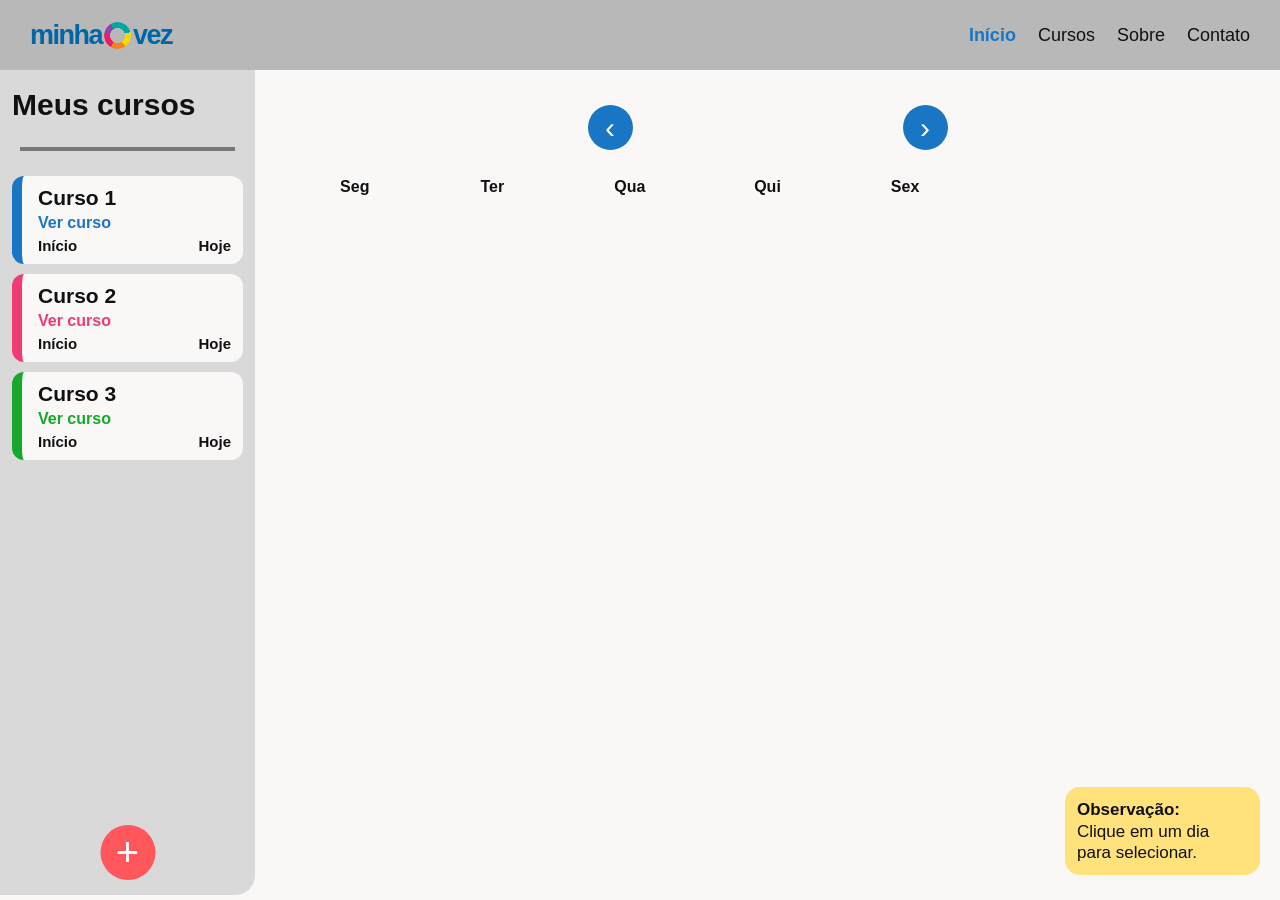
==== Front-End 26.08.26/Index.html @ a6a4135b "oiii" ====
<!DOCTYPE html>
<html lang="pt-br">
<head>
    <meta charset="UTF-8">
    <meta name="viewport" content="width=device-width, initial-scale=1.0">

    <link rel="stylesheet" href="Styles.css">

    <title>Minha Vez</title>
</head>

<body>

    <header class="header">

        <a href="Index.html" class="logo" aria-label="Minha Vez">
            <span>minha</span>
            <span class="logo-simbolo"></span>
            <span>vez</span>
        </a>

        <nav class="menu">
            <a href="Index.html" class="ativo">Início</a>
            <a href="cursos.html">Cursos</a>
            <a href="#">Sobre</a>
            <a href="#">Contato</a>
        </nav>

    </header>


    <main class="layout">

        <aside class="sidebar">

            <div class="legenda">
                <h2>Meus cursos</h2>
            </div>

            <hr>

            <div class="curso-mini azul">
                <h3>Curso 1</h3>
                <a href="#">Ver curso</a>

                <div>
                    <span>Início</span>
                    <span>Hoje</span>
                </div>
            </div>

            <div class="curso-mini rosa">
                <h3>Curso 2</h3>
                <a href="#">Ver curso</a>

                <div>
                    <span>Início</span>
                    <span>Hoje</span>
                </div>
            </div>

            <div class="curso-mini verde">
                <h3>Curso 3</h3>
                <a href="#">Ver curso</a>

                <div>
                    <span>Início</span>
                    <span>Hoje</span>
                </div>
            </div>

            <button class="botao-add" type="button" aria-label="Adicionar curso">
                +
            </button>

        </aside>


        <section class="conteudo">

            <div class="calendario">

                <div class="calendario-topo">
                    <button id="mes-anterior" type="button" aria-label="Mês anterior">
                        ‹
                    </button>

                    <h1 id="mes-ano"></h1>

                    <button id="proximo-mes" type="button" aria-label="Próximo mês">
                        ›
                    </button>
                </div>


                <div class="dias">
                    <span>Seg</span>
                    <span>Ter</span>
                    <span>Qua</span>
                    <span>Qui</span>
                    <span>Sex</span>
                </div>


                <div class="dias-grid"></div>

            </div>


            <div class="observacao">
                <strong>Observação:</strong>
                <p>Clique em um dia para selecionar.</p>
            </div>

        </section>

    </main>

    <script src="Script.js"></script>

</body>
</html>
---- Front-End 26.08.26/Styles.css ----
/* 26/08/26 */ 

*{
    margin: 0;
    padding: 0;
    box-sizing: border-box;
}
:root{
    --cinza-header: #b8b8b8;
    --cinza-sidebar: #d9d9d9;
    --cinza-card: #d8d8d8;

    --fundo: #faf7f7;
    --azul: #1976c5;
    --rosa: #ef3d73;
    --verde: #16a82a;
    --vermelho: #ff575b;
    --amarelo: #ffe27b;
    --preto: #111;
}
body{
    background:var(--fundo);
    color:var(--preto);
    font-family: Arial, Helvetica, sans-serif;
}
/*header*/
.header {
    height: 70px;
    width: 100%;

    background: var(--cinza-header);

    display: flex;
    align-items: center;
    justify-content: space-between;

    padding: 0 30px;
}
/*logo*/
.logo {
    display: flex;
    align-items: center;

    text-decoration: none;

    font-family: Arial, Helvetica, sans-serif;
    font-size: 27px;
    font-weight: 700;

    letter-spacing: -1.5px;
    line-height: 1;

    color: #0066a6;
}

.logo-minha,
.logo-vez {
    color: #0066a6;
}

.logo-simbolo {
    width: 27px;
    height: 27px;

    margin: 0 2px;

    flex-shrink: 0;

    border-radius: 50%;

    background: conic-gradient(
        #00a99d 0deg 75deg,
        #f4d900 75deg 145deg,
        #f58220 145deg 210deg,
        #e91e63 210deg 280deg,
        #8e44ad 280deg 330deg,
        #00a99d 330deg 360deg
    );

    -webkit-mask: radial-gradient(
        circle,
        transparent 0 38%,
        #000 40% 72%,
        transparent 74%
    );

    mask: radial-gradient(
        circle,
        transparent 0 38%,
        #000 40% 72%,
        transparent 74%
    );
}

/*menu*/
.menu {
    display: flex;
    align-items: center;

    gap: 22px;
}
.menu a {
    text-decoration: none;

    font-size: 18px;
    font-weight: 500;

    color: #111;

    transition: color 0.2s ease;
}
.menu a:hover {
    color: var(--azul);
}
.menu a.ativo {
    color: var(--azul);
    font-weight: 600;
}
/*Layout*/
.layout{
display: grid;
grid-template-columns: 255px 1fr;
min-height: calc(100vh - 75px);
}

/*sidebar*/
.sidebar{
    position: relative;
    background: var(--cinza-sidebar);
    padding: 18px 12px;
    border-radius: 0 0 20px 0;
}
.legenda {
    display:flex;
    flex-direction:column;
    gap:4px;
    font-size:20px;
}
.sidebar hr{
    border: none;
    border-top: 4px solid #777;
    margin: 25px 8px;
}

/*cursos html*/
.curso-mini {
    position: relative;
    background: #faf7f7;
    border-radius: 12px;
    padding: 10px 12px 10px 16px;
    margin-bottom: 10px;
    border-left: 10px solid;

}
.curso-mini.azul {
 border-color: var(--azul);

}

.curso-mini.rosa {
border-color: var(--rosa);

}

.curso-mini.verde {
border-color: var(--verde);

}

.curso-mini h3 {
font-size: 21px;
margin-bottom: 4px;

}

.curso-mini a {
    color: var(--azul);
    font-weight: bold;
    text-decoration: none;
    font-size: 16px;

}

.curso-mini.rosa a {
    color: var(--rosa);

}

.curso-mini.verde a {
    color: var(--verde);

}

.curso-mini div {
    display: flex;
    justify-content: space-between;
    margin-top: 5px;
    font-size: 15px;
    font-weight: bold;

}

/* botao*/
.botao-add {
    position: absolute;
    bottom: 15px;
    left: 50%;
    transform: translateX(-50%);
    width: 55px;
    height: 55px;
    border: none;
    border-radius: 50%;
    background: var(--vermelho);
    color: white;
    font-size: 40px;
    cursor: pointer;

}

/*conteudo*/
.conteudo {
    position: relative;
    padding: 35px;

}
/*calendario*/

.calendario-topo {
    display: flex;
    align-items: center;
    justify-content: center;

    gap: 25px;

    margin-bottom: 20px;
}

.calendario-topo h1 {
    min-width: 220px;

    text-align: center;

    font-size: 28px;
    text-transform: capitalize;
}

.calendario-topo button {
    width: 45px;
    height: 45px;

    border: none;
    border-radius: 50%;

    background: var(--azul);
    color: white;

    font-size: 30px;
    line-height: 1;

    cursor: pointer;

    transition: 0.2s;
}

.calendario-topo button:hover {
    transform: scale(1.08);

    background: #125d9c;
}
.dias {
    display: grid;

    grid-template-columns: repeat(7, 1fr);

    gap: 8px;

    margin-bottom: 8px;

    text-align: center;

    font-size: 16px;
    font-weight: bold;
}

.dias span {
    padding: 8px;
}
.dias-grid {
    display: grid;

    grid-template-columns: repeat(7, 1fr);

    gap: 8px;
}

.dia {
    width: 100%;
    height: 80px;

    display: flex;
    align-items: center;
    justify-content: center;

    border: none;
    border-radius: 12px;

    background: var(--cinza-card);
    color: var(--preto);

    font-size: 20px;
    font-weight: 500;

    cursor: pointer;

    transition: 0.2s;
}

.dia:hover {
    transform: scale(1.03);

    background: #c8c8c8;
}

.dia.selecionado {
    outline: 4px solid var(--azul);

    transform: scale(1.03);
}

.dia.hoje {
    background: var(--azul);
    color: white;

    font-weight: bold;
}

.dia.hoje:hover {
    background: #125d9c;
}

.dia.vazio {
    background: transparent;

    cursor: default;
}

.dia.vazio:hover {
    transform: none;

    outline: none;

    background: transparent;
}

/* observação */
.observacao {
    position: absolute;
    right: 20px;
    bottom: 20px;
    width: 195px;
    background: var(--amarelo);
    padding: 12px;
    border-radius: 15px;
    font-size: 17px;
    line-height: 1.25;
}
/* responsivo*/
@media (max-width: 800px) {

    .layout {
        grid-template-columns: 1fr;

    }
    .sidebar {

        min-height: auto;

        padding-bottom: 80px;

    }
    .botao-add {
        bottom: 12px;

    }
    .conteudo {
        padding: 15px;

    }
    .calendario {

        margin: 20px auto;

    }
    .dias {

        font-size: 13px;

        gap: 3px;

    }
    .dias-grid {

        gap: 6px;

    }
    .dia {

        height: 55px;

    }
    .observacao {

        position: static;

        margin: 20px 0 0 auto;

    }
}
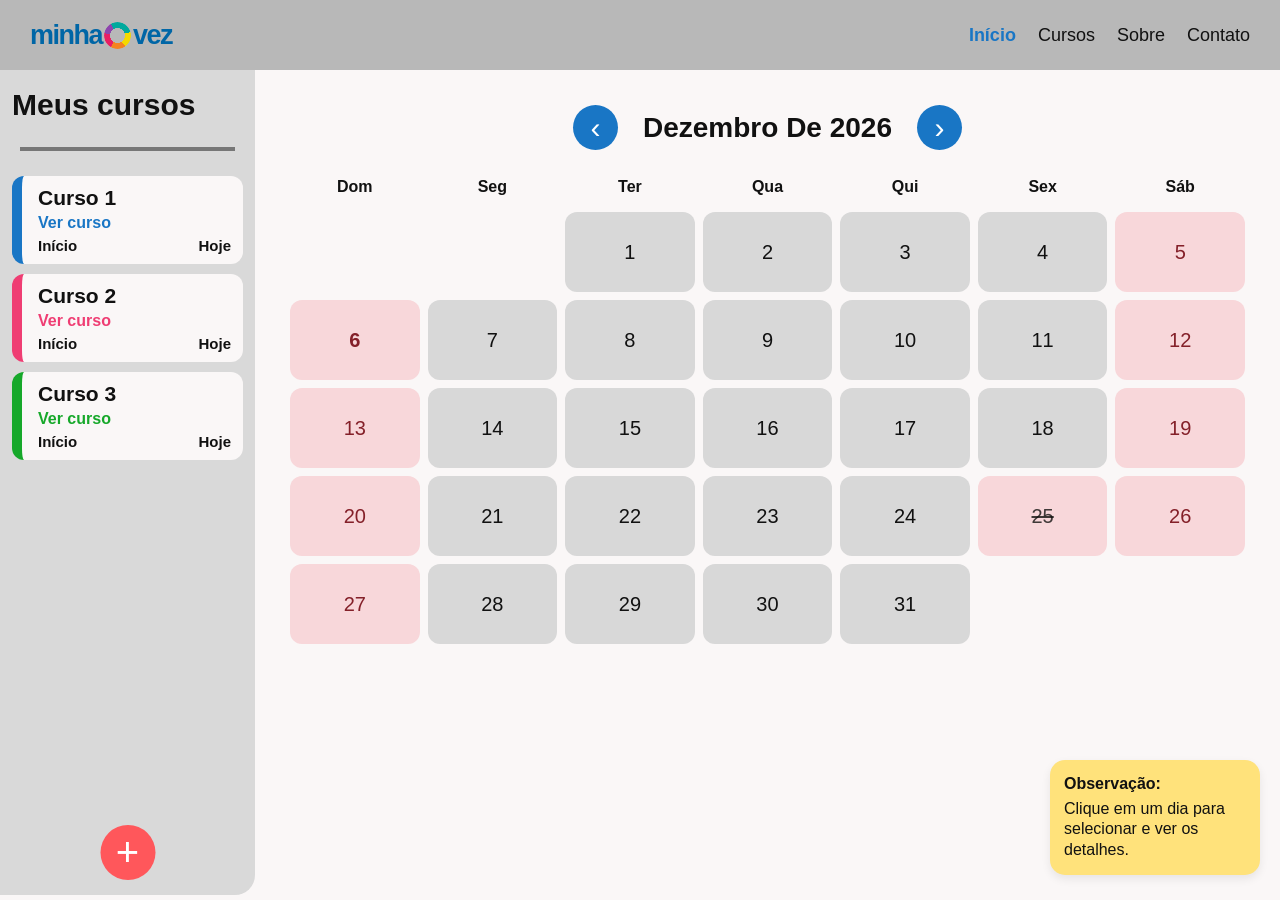
==== commit 1205523b: "oii" ====
--- a/Front-End 26.08.26/Index.html
+++ b/Front-End 26.08.26/Index.html
@@ -3,16 +3,12 @@
 <head>
     <meta charset="UTF-8">
     <meta name="viewport" content="width=device-width, initial-scale=1.0">
-
     <link rel="stylesheet" href="Styles.css">
-
     <title>Minha Vez</title>
 </head>
-
 <body>
 
     <header class="header">
-
         <a href="Index.html" class="logo" aria-label="Minha Vez">
             <span>minha</span>
             <span class="logo-simbolo"></span>
@@ -25,14 +21,10 @@
             <a href="#">Sobre</a>
             <a href="#">Contato</a>
         </nav>
-
     </header>
 
-
     <main class="layout">
-
         <aside class="sidebar">
-
             <div class="legenda">
                 <h2>Meus cursos</h2>
             </div>
@@ -42,7 +34,6 @@
             <div class="curso-mini azul">
                 <h3>Curso 1</h3>
                 <a href="#">Ver curso</a>
-
                 <div>
                     <span>Início</span>
                     <span>Hoje</span>
@@ -52,7 +43,6 @@
             <div class="curso-mini rosa">
                 <h3>Curso 2</h3>
                 <a href="#">Ver curso</a>
-
                 <div>
                     <span>Início</span>
                     <span>Hoje</span>
@@ -62,7 +52,6 @@
             <div class="curso-mini verde">
                 <h3>Curso 3</h3>
                 <a href="#">Ver curso</a>
-
                 <div>
                     <span>Início</span>
                     <span>Hoje</span>
@@ -72,14 +61,10 @@
             <button class="botao-add" type="button" aria-label="Adicionar curso">
                 +
             </button>
-
         </aside>
 
-
         <section class="conteudo">
-
             <div class="calendario">
-
                 <div class="calendario-topo">
                     <button id="mes-anterior" type="button" aria-label="Mês anterior">
                         ‹
@@ -92,31 +77,32 @@
                     </button>
                 </div>
 
-
                 <div class="dias">
+                    <span>Dom</span>
                     <span>Seg</span>
                     <span>Ter</span>
                     <span>Qua</span>
                     <span>Qui</span>
                     <span>Sex</span>
+                    <span>Sáb</span>
                 </div>
 
-
                 <div class="dias-grid"></div>
-
             </div>
 
+            <div id="painel-info" class="painel-info" style="display: none;">
+                <h3 id="info-data">Selecione uma data</h3>
+                <p id="info-status"><strong>Disponibilidade:</strong> -</p>
+                <p id="info-feriado"><strong>Feriado:</strong> -</p>
+            </div>
 
             <div class="observacao">
                 <strong>Observação:</strong>
-                <p>Clique em um dia para selecionar.</p>
+                <p>Clique em um dia para selecionar e ver os detalhes.</p>
             </div>
-
         </section>
-
     </main>
 
     <script src="Script.js"></script>
-
 </body>
-</html>
+</html>
--- a/Front-End 26.08.26/Styles.css
+++ b/Front-End 26.08.26/Styles.css
@@ -224,22 +224,17 @@
 
 }
 /*calendario*/
-
 .calendario-topo {
     display: flex;
     align-items: center;
     justify-content: center;
-
     gap: 25px;
-
     margin-bottom: 20px;
 }
 
 .calendario-topo h1 {
     min-width: 220px;
-
     text-align: center;
-
     font-size: 28px;
     text-transform: capitalize;
 }
@@ -247,37 +242,27 @@
 .calendario-topo button {
     width: 45px;
     height: 45px;
-
     border: none;
     border-radius: 50%;
-
     background: var(--azul);
     color: white;
-
     font-size: 30px;
     line-height: 1;
-
     cursor: pointer;
-
     transition: 0.2s;
 }
 
 .calendario-topo button:hover {
     transform: scale(1.08);
-
     background: #125d9c;
 }
+
 .dias {
     display: grid;
-
     grid-template-columns: repeat(7, 1fr);
-
     gap: 8px;
-
     margin-bottom: 8px;
-
     text-align: center;
-
     font-size: 16px;
     font-weight: bold;
 }
@@ -285,52 +270,42 @@
 .dias span {
     padding: 8px;
 }
+
 .dias-grid {
     display: grid;
-
     grid-template-columns: repeat(7, 1fr);
-
     gap: 8px;
 }
 
 .dia {
     width: 100%;
     height: 80px;
-
     display: flex;
     align-items: center;
     justify-content: center;
-
     border: none;
     border-radius: 12px;
-
     background: var(--cinza-card);
     color: var(--preto);
-
     font-size: 20px;
     font-weight: 500;
-
     cursor: pointer;
-
     transition: 0.2s;
 }
 
 .dia:hover {
     transform: scale(1.03);
-
     background: #c8c8c8;
 }
 
 .dia.selecionado {
     outline: 4px solid var(--azul);
-
     transform: scale(1.03);
 }
 
 .dia.hoje {
     background: var(--azul);
     color: white;
-
     font-weight: bold;
 }
 
@@ -340,30 +315,92 @@
 
 .dia.vazio {
     background: transparent;
-
     cursor: default;
 }
 
 .dia.vazio:hover {
     transform: none;
-
     outline: none;
-
     background: transparent;
 }
 
-/* observação */
+.dia.feriado {
+    background-color: #ffcccc;
+    color: #cc0000;
+}
+
+.dia.feriado:hover {
+    background-color: #ffb3b3;
+}
+
+.dia.disponivel {
+    background-color: #d1e7dd;
+    color: #0f5132;
+}
+
+.dia.disponivel:hover {
+    background-color: #badbcc;
+    transform: scale(1.03);
+}
+
+.dia.indisponivel {
+    background-color: #f8d7da;
+    color: #12120fcc;
+    text-decoration: line-through;
+}
+
+.dia.indisponivel:hover {
+    background-color: #f5c2c7;
+}
+
+.dia.domingo {
+    background-color: #f8d7da;
+    color: #842029;
+}
+
+.dia.domingo:hover {
+    background-color: #f5c2c7;
+}
+
+.painel-info {
+    margin-top: 25px;
+    padding: 20px;
+    background: #fdfdfd;
+    border: 1px solid #e0e0e0;
+    border-left: 6px solid var(--azul);
+    border-radius: 8px;
+    font-family: inherit;
+    color: var(--preto);
+}
+
+.painel-info h3 {
+    margin: 0 0 10px 0;
+    font-size: 20px;
+}
+
+.painel-info p {
+    margin: 6px 0;
+    font-size: 16px;
+}
+
 .observacao {
     position: absolute;
     right: 20px;
     bottom: 20px;
-    width: 195px;
+    width: 210px;
     background: var(--amarelo);
-    padding: 12px;
+    padding: 14px;
     border-radius: 15px;
-    font-size: 17px;
-    line-height: 1.25;
-}
+    font-size: 16px;
+    line-height: 1.3;
+    box-shadow: 0 4px 10px rgba(0, 0, 0, 0.08);
+}
+
+.observacao strong {
+    display: block;
+    margin-bottom: 4px;
+}
+
 /* responsivo*/
 @media (max-width: 800px) {
 
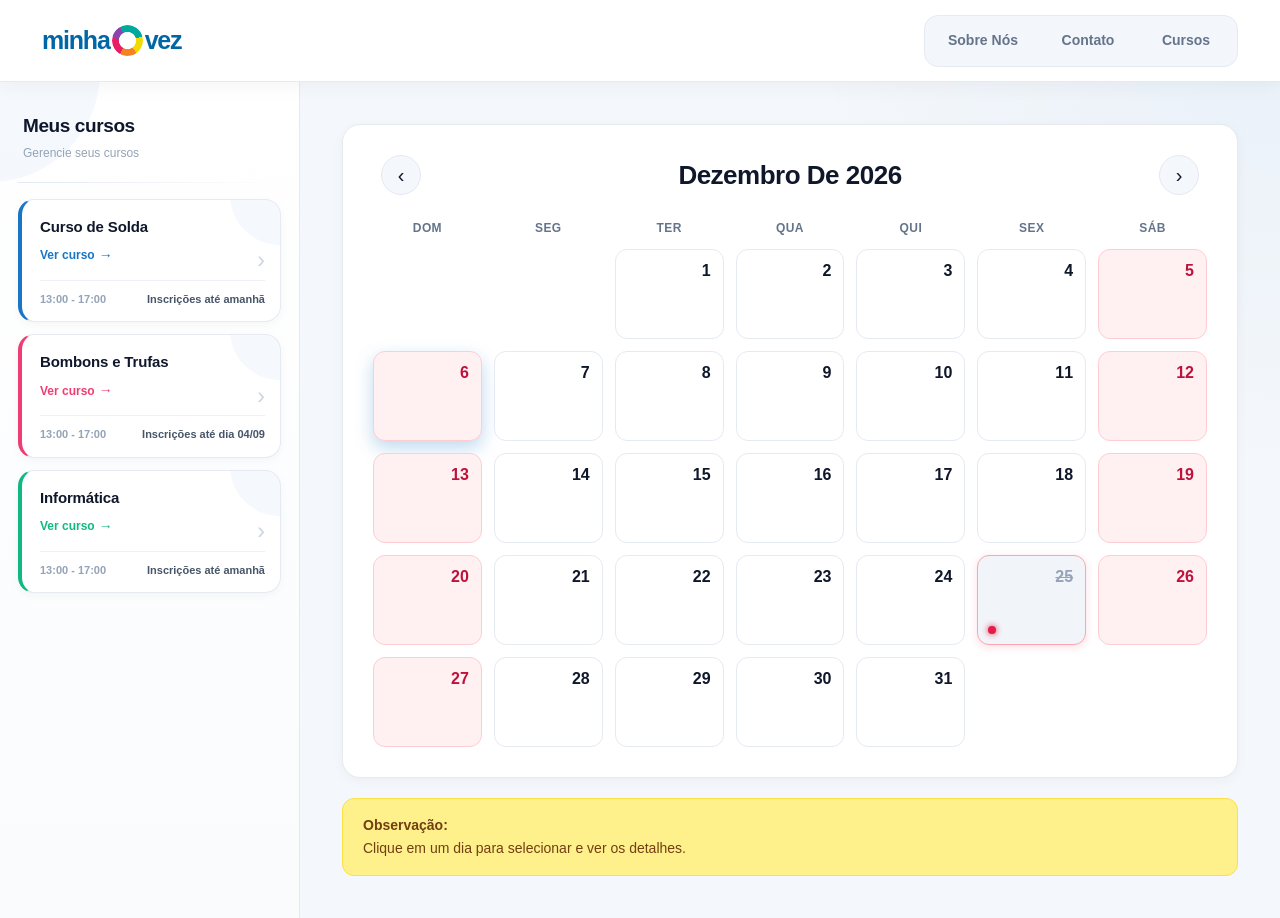
==== commit 668d4de0: "oiiii" ====
--- a/Front-End 26.08.26/Index.html
+++ b/Front-End 26.08.26/Index.html
@@ -1,83 +1,214 @@
 <!DOCTYPE html>
-<html lang="pt-br">
+<html lang="pt-BR">
+
 <head>
     <meta charset="UTF-8">
-    <meta name="viewport" content="width=device-width, initial-scale=1.0">
+
+    <meta
+        name="viewport"
+        content="width=device-width, initial-scale=1.0"
+    >
+
+    <meta
+        name="description"
+        content="Minha Vez - Gerencie seus cursos e acompanhe sua disponibilidade no calendário."
+    >
+
+    <title>Minha Vez | Calendário</title>
+
     <link rel="stylesheet" href="Styles.css">
-    <title>Minha Vez</title>
 </head>
+
 <body>
 
     <header class="header">
-        <a href="Index.html" class="logo" aria-label="Minha Vez">
+
+        <a
+            href="Index.html"
+            class="logo"
+            aria-label="Minha Vez - Página inicial"
+        >
             <span>minha</span>
-            <span class="logo-simbolo"></span>
+            <span
+                class="logo-simbolo"
+                aria-hidden="true"
+            ></span>
             <span>vez</span>
         </a>
 
-        <nav class="menu">
-            <a href="Index.html" class="ativo">Início</a>
-            <a href="cursos.html">Cursos</a>
-            <a href="#">Sobre</a>
-            <a href="#">Contato</a>
+
+        <!-- Menu principal -->
+        <nav
+            class="menu"
+            aria-label="Menu principal"
+        >
+
+            <a href="Sobre.html">
+                Sobre Nós
+            </a>
+
+            <a href="Contato.html">
+                Contato
+            </a>
+
+            <a
+                href="Cursos.html">
+                Cursos
+            </a>
+
         </nav>
+
     </header>
 
+
     <main class="layout">
-        <aside class="sidebar">
+
+
+     
+        <aside
+            class="sidebar"
+            aria-label="Meus cursos"
+        >
+
             <div class="legenda">
-                <h2>Meus cursos</h2>
+
+                <h2>
+                    Meus cursos
+                </h2>
+
             </div>
 
             <hr>
 
-            <div class="curso-mini azul">
-                <h3>Curso 1</h3>
-                <a href="#">Ver curso</a>
-                <div>
-                    <span>Início</span>
-                    <span>Hoje</span>
-                </div>
+            <div
+                class="cursos"
+                aria-label="Lista de cursos"
+            >
+
+
+                <!-- Curso 1 -->
+                <article class="curso-mini azul">
+
+                    <h3>
+                        Curso de Solda
+                    </h3>
+
+                    <a href="Cursos.html">
+                        Ver curso
+                    </a>
+
+                    <div>
+                        <span>
+                            13:00 - 17:00
+                        </span>
+
+                        <span>
+                            Inscrições até amanhã
+                        </span>
+                    </div>
+
+                </article>
+
+
+                <!-- Curso 2 -->
+                <article class="curso-mini rosa">
+
+                    <h3>
+                        Bombons e Trufas
+                    </h3>
+
+                    <a href="Cursos.html">
+                        Ver curso
+                    </a>
+
+                    <div>
+                        <span>
+                            13:00 - 17:00
+                        </span>
+
+                        <span>
+                            Inscrições até dia 04/09
+                        </span>
+                    </div>
+
+                </article>
+
+
+                <!-- Curso 3 -->
+                <article class="curso-mini verde">
+
+                    <h3>
+                        Informática
+                    </h3>
+
+                    <a href="Cursos.html">
+                        Ver curso
+                    </a>
+
+                    <div>
+                        <span>
+                            13:00 - 17:00
+                        </span>
+
+                        <span>
+                            Inscrições até amanhã
+                        </span>
+                    </div>
+
+                </article>
+
             </div>
 
-            <div class="curso-mini rosa">
-                <h3>Curso 2</h3>
-                <a href="#">Ver curso</a>
-                <div>
-                    <span>Início</span>
-                    <span>Hoje</span>
-                </div>
-            </div>
-
-            <div class="curso-mini verde">
-                <h3>Curso 3</h3>
-                <a href="#">Ver curso</a>
-                <div>
-                    <span>Início</span>
-                    <span>Hoje</span>
-                </div>
-            </div>
-
-            <button class="botao-add" type="button" aria-label="Adicionar curso">
-                +
-            </button>
         </aside>
 
-        <section class="conteudo">
+
+      
+        <section
+            class="conteudo"
+            aria-label="Calendário de disponibilidade"
+        >
+
+
             <div class="calendario">
+
+
                 <div class="calendario-topo">
-                    <button id="mes-anterior" type="button" aria-label="Mês anterior">
+
+                    <button
+                        id="mes-anterior"
+                        type="button"
+                        aria-label="Ir para o mês anterior"
+                        title="Mês anterior"
+                    >
                         ‹
                     </button>
 
-                    <h1 id="mes-ano"></h1>
-
-                    <button id="proximo-mes" type="button" aria-label="Próximo mês">
+
+                    <h1
+                        id="mes-ano"
+                        aria-live="polite"
+                    >
+                        Janeiro de 2026
+                    </h1>
+
+
+                    <button
+                        id="proximo-mes"
+                        type="button"
+                        aria-label="Ir para o próximo mês"
+                        title="Próximo mês"
+                    >
                         ›
                     </button>
+
                 </div>
 
-                <div class="dias">
+
+                <div
+                    class="dias"
+                    aria-hidden="true"
+                >
+
                     <span>Dom</span>
                     <span>Seg</span>
                     <span>Ter</span>
@@ -85,24 +216,72 @@
                     <span>Qui</span>
                     <span>Sex</span>
                     <span>Sáb</span>
+
                 </div>
 
-                <div class="dias-grid"></div>
+
+                <!-- Dias do calendário -->
+                <div
+                    class="dias-grid"
+                    role="grid"
+                    aria-label="Dias do mês"
+                ></div>
+
             </div>
 
-            <div id="painel-info" class="painel-info" style="display: none;">
-                <h3 id="info-data">Selecione uma data</h3>
-                <p id="info-status"><strong>Disponibilidade:</strong> -</p>
-                <p id="info-feriado"><strong>Feriado:</strong> -</p>
-            </div>
-
-            <div class="observacao">
-                <strong>Observação:</strong>
-                <p>Clique em um dia para selecionar e ver os detalhes.</p>
-            </div>
+
+            <section
+                id="painel-info"
+                class="painel-info"
+                aria-live="polite"
+                style="display: none;"
+            >
+
+                <h3 id="info-data">
+                    Selecione uma data
+                </h3>
+
+                <p id="info-status">
+                    <strong>
+                        Disponibilidade:
+                    </strong>
+
+                    -
+                </p>
+
+                <p id="info-feriado">
+                    <strong>
+                        Feriado:
+                    </strong>
+
+                    -
+                </p>
+
+            </section>
+
+
+          
+            <aside class="observacao">
+
+                <strong>
+                    Observação:
+                </strong>
+
+                <p>
+                    Clique em um dia para selecionar
+                    e ver os detalhes.
+                </p>
+
+            </aside>
+
+
         </section>
+
     </main>
 
+
     <script src="Script.js"></script>
+
 </body>
-</html>+
+</html>
--- a/Front-End 26.08.26/Styles.css
+++ b/Front-End 26.08.26/Styles.css
@@ -1,455 +1,1702 @@
-/* 26/08/26 */ 
-
-*{
+
+* {
     margin: 0;
     padding: 0;
     box-sizing: border-box;
 }
-:root{
-    --cinza-header: #b8b8b8;
-    --cinza-sidebar: #d9d9d9;
-    --cinza-card: #d8d8d8;
-
-    --fundo: #faf7f7;
+
+:root {
+
+    --fundo: #f4f7fb;
+    --branco: #ffffff;
+
+    --preto: #0f172a;
+    --texto: #334155;
+    --texto-suave: #64748b;
+    --texto-claro: #94a3b8;
+
+    --borda: #e5eaf1;
+
     --azul: #1976c5;
+    --azul-hover: #125d9c;
+    --azul-claro: #eff6ff;
+    --azul-muito-claro: #f5f9ff;
+
     --rosa: #ef3d73;
-    --verde: #16a82a;
+    --rosa-hover: #d92c60;
+
+    --verde: #10b981;
+    --verde-hover: #059669;
+
     --vermelho: #ff575b;
-    --amarelo: #ffe27b;
-    --preto: #111;
-}
-body{
-    background:var(--fundo);
-    color:var(--preto);
-    font-family: Arial, Helvetica, sans-serif;
-}
-/*header*/
+
+    --amarelo: #fef08a;
+    --amarelo-texto: #713f12;
+
+    --feriado-bg: #ffe4e6;
+    --feriado-texto: #e11d48;
+    --feriado-borda: #fda4af;
+    --feriado-glow: rgba(225, 29, 72, 0.15);
+
+    --disponivel-bg: #dcfce7;
+    --disponivel-texto: #15803d;
+    --disponivel-borda: #bbf7d0;
+
+    --indisponivel-bg: #f1f5f9;
+    --indisponivel-texto: #94a3b8;
+
+    --domingo-bg: #fff1f2;
+    --domingo-texto: #be123c;
+    --domingo-borda: #fecdd3;
+
+    --sombra-sm:
+        0 1px 3px rgba(15, 23, 42, 0.05);
+
+    --sombra-md:
+        0 8px 25px rgba(15, 23, 42, 0.08);
+
+    --sombra-lg:
+        0 15px 40px rgba(15, 23, 42, 0.12);
+
+    --raio-sm: 8px;
+    --raio-md: 12px;
+    --raio-lg: 18px;
+    --raio-xl: 22px;
+
+    --transicao:
+        all 0.25s cubic-bezier(0.4, 0, 0.2, 1);
+}
+
+body {
+
+    min-height: 100vh;
+
+    background:
+        radial-gradient(
+            circle at top right,
+            rgba(25, 118, 197, 0.05),
+            transparent 30%
+        ),
+        var(--fundo);
+
+    color: var(--preto);
+
+    font-family:
+        -apple-system,
+        BlinkMacSystemFont,
+        "Segoe UI",
+        Roboto,
+        Oxygen,
+        Ubuntu,
+        Cantarell,
+        sans-serif;
+
+    line-height: 1.5;
+
+    -webkit-font-smoothing: antialiased;
+    text-rendering: optimizeLegibility;
+}
+
+
 .header {
-    height: 70px;
+
     width: 100%;
-
-    background: var(--cinza-header);
+    height: 82px;
+
+    padding: 0 42px;
 
     display: flex;
     align-items: center;
     justify-content: space-between;
 
-    padding: 0 30px;
-}
-/*logo*/
+    background: rgba(255, 255, 255, 0.96);
+
+    border-bottom: 1px solid var(--borda);
+
+    box-shadow:
+        0 4px 20px rgba(15, 23, 42, 0.045);
+
+    position: sticky;
+    top: 0;
+
+    z-index: 100;
+
+    backdrop-filter: blur(18px);
+    -webkit-backdrop-filter: blur(18px);
+}
+
+
 .logo {
+    display: inline-flex;
+    align-items: center;
+
+    /* remove o espaço exagerado entre os elementos */
+    gap: 0;
+
+    width: fit-content;
+    padding: 0;
+    margin: 0;
+
+    color: #0066a6;
+
+    text-decoration: none;
+
+    font-size: 25px;
+    font-weight: 850;
+
+    line-height: 1;
+    letter-spacing: -1.2px;
+
+    white-space: nowrap;
+
+    transition:
+        color 0.25s ease,
+        transform 0.25s ease;
+}
+
+.logo:hover {
+    color: var(--azul-hover);
+
+    transform: translateY(-1px);
+}
+
+
+.logo-simbolo {
+    width: 31px;
+    height: 31px;
+
+    
+    margin: 0 2px;
+
+    flex: 0 0 31px;
+
+    border-radius: 50%;
+
+    background:
+        conic-gradient(
+            #00a99d 0deg 75deg,
+            #f4d900 75deg 145deg,
+            #f58220 145deg 210deg,
+            #e91e63 210deg 280deg,
+            #8e44ad 280deg 330deg,
+            #00a99d 330deg 360deg
+        );
+
+    -webkit-mask:
+        radial-gradient(
+            circle,
+            transparent 0 38%,
+            #000 40% 72%,
+            transparent 74%
+        );
+
+    mask:
+        radial-gradient(
+            circle,
+            transparent 0 38%,
+            #000 40% 72%,
+            transparent 74%
+        );
+
+    transition:
+        transform 0.7s
+        cubic-bezier(0.34, 1.56, 0.64, 1);
+}
+
+
+.logo:hover .logo-simbolo {
+    transform:
+        rotate(180deg)
+        scale(1.08);
+}
+
+
+
+@media (max-width: 600px) {
+
+    .logo {
+        font-size: 21px;
+        letter-spacing: -1px;
+    }
+
+    .logo-simbolo {
+        width: 26px;
+        height: 26px;
+
+        flex-basis: 26px;
+
+        margin: 0 1px;
+    }
+}
+
+
+.menu {
+
     display: flex;
     align-items: center;
 
-    text-decoration: none;
-
-    font-family: Arial, Helvetica, sans-serif;
-    font-size: 27px;
-    font-weight: 700;
-
-    letter-spacing: -1.5px;
-    line-height: 1;
-
-    color: #0066a6;
-}
-
-.logo-minha,
-.logo-vez {
-    color: #0066a6;
-}
-
-.logo-simbolo {
-    width: 27px;
-    height: 27px;
-
-    margin: 0 2px;
-
-    flex-shrink: 0;
-
-    border-radius: 50%;
-
-    background: conic-gradient(
-        #00a99d 0deg 75deg,
-        #f4d900 75deg 145deg,
-        #f58220 145deg 210deg,
-        #e91e63 210deg 280deg,
-        #8e44ad 280deg 330deg,
-        #00a99d 330deg 360deg
-    );
-
-    -webkit-mask: radial-gradient(
-        circle,
-        transparent 0 38%,
-        #000 40% 72%,
-        transparent 74%
-    );
-
-    mask: radial-gradient(
-        circle,
-        transparent 0 38%,
-        #000 40% 72%,
-        transparent 74%
-    );
-}
-
-/*menu*/
-.menu {
-    display: flex;
-    align-items: center;
-
-    gap: 22px;
-}
+    gap: 6px;
+
+    padding: 5px;
+
+    background: #f3f6fa;
+
+    border: 1px solid #e5eaf0;
+
+    border-radius: 14px;
+}
+
+
 .menu a {
-    text-decoration: none;
-
-    font-size: 18px;
-    font-weight: 500;
-
-    color: #111;
-
-    transition: color 0.2s ease;
-}
-.menu a:hover {
-    color: var(--azul);
-}
-.menu a.ativo {
-    color: var(--azul);
-    font-weight: 600;
-}
-/*Layout*/
-.layout{
-display: grid;
-grid-template-columns: 255px 1fr;
-min-height: calc(100vh - 75px);
-}
-
-/*sidebar*/
-.sidebar{
+
     position: relative;
-    background: var(--cinza-sidebar);
-    padding: 18px 12px;
-    border-radius: 0 0 20px 0;
-}
-.legenda {
-    display:flex;
-    flex-direction:column;
-    gap:4px;
-    font-size:20px;
-}
-.sidebar hr{
-    border: none;
-    border-top: 4px solid #777;
-    margin: 25px 8px;
-}
-
-/*cursos html*/
-.curso-mini {
-    position: relative;
-    background: #faf7f7;
-    border-radius: 12px;
-    padding: 10px 12px 10px 16px;
-    margin-bottom: 10px;
-    border-left: 10px solid;
-
-}
-.curso-mini.azul {
- border-color: var(--azul);
-
-}
-
-.curso-mini.rosa {
-border-color: var(--rosa);
-
-}
-
-.curso-mini.verde {
-border-color: var(--verde);
-
-}
-
-.curso-mini h3 {
-font-size: 21px;
-margin-bottom: 4px;
-
-}
-
-.curso-mini a {
-    color: var(--azul);
-    font-weight: bold;
-    text-decoration: none;
-    font-size: 16px;
-
-}
-
-.curso-mini.rosa a {
-    color: var(--rosa);
-
-}
-
-.curso-mini.verde a {
-    color: var(--verde);
-
-}
-
-.curso-mini div {
-    display: flex;
-    justify-content: space-between;
-    margin-top: 5px;
-    font-size: 15px;
-    font-weight: bold;
-
-}
-
-/* botao*/
-.botao-add {
-    position: absolute;
-    bottom: 15px;
-    left: 50%;
-    transform: translateX(-50%);
-    width: 55px;
-    height: 55px;
-    border: none;
-    border-radius: 50%;
-    background: var(--vermelho);
-    color: white;
-    font-size: 40px;
-    cursor: pointer;
-
-}
-
-/*conteudo*/
-.conteudo {
-    position: relative;
-    padding: 35px;
-
-}
-/*calendario*/
-.calendario-topo {
+
+    min-width: 92px;
+    height: 40px;
+
+    padding: 0 18px;
+
     display: flex;
     align-items: center;
     justify-content: center;
-    gap: 25px;
-    margin-bottom: 20px;
-}
-
-.calendario-topo h1 {
-    min-width: 220px;
-    text-align: center;
-    font-size: 28px;
-    text-transform: capitalize;
-}
-
-.calendario-topo button {
-    width: 45px;
-    height: 45px;
-    border: none;
+
+    color: #64748b;
+
+    background: transparent;
+
+    border-radius: 10px;
+
+    text-decoration: none;
+
+    font-size: 14px;
+    font-weight: 650;
+
+    transition:
+        background 0.25s ease,
+        color 0.25s ease,
+        box-shadow 0.25s ease,
+        transform 0.25s ease;
+}
+
+
+.menu a:hover {
+
+    color: var(--azul);
+
+    background: var(--branco);
+
+    transform: translateY(-1px);
+
+    box-shadow:
+        0 4px 10px rgba(15, 23, 42, 0.08);
+}
+
+
+.menu a.ativo {
+
+    color: var(--azul);
+
+    background: var(--branco);
+
+    box-shadow:
+        0 3px 10px rgba(15, 23, 42, 0.06);
+}
+
+
+.menu a:active {
+
+    transform: translateY(0);
+}
+
+
+.menu a:focus-visible {
+
+    outline: 3px solid rgba(25, 118, 197, 0.2);
+
+    outline-offset: 2px;
+}
+
+
+/* =========================================================
+   LAYOUT
+========================================================= */
+
+.layout {
+
+    min-height:
+        calc(100vh - 82px);
+
+    display: grid;
+
+    grid-template-columns:
+        300px minmax(0, 1fr);
+}
+
+.sidebar {
+    position: relative;
+
+    display: flex;
+    flex-direction: column;
+
+    min-width: 0;
+    min-height: 100%;
+
+    padding: 30px 18px 24px;
+
+    overflow: hidden;
+
+    background:
+        linear-gradient(
+            180deg,
+            #ffffff 0%,
+            #f9fbfd 100%
+        );
+
+    border-right: 1px solid var(--borda);
+}
+
+.sidebar::before {
+    content: "";
+
+    position: absolute;
+
+    width: 220px;
+    height: 220px;
+
+    top: -120px;
+    left: -120px;
+
     border-radius: 50%;
-    background: var(--azul);
-    color: white;
-    font-size: 30px;
-    line-height: 1;
-    cursor: pointer;
-    transition: 0.2s;
-}
-
-.calendario-topo button:hover {
-    transform: scale(1.08);
-    background: #125d9c;
-}
-
-.dias {
-    display: grid;
-    grid-template-columns: repeat(7, 1fr);
-    gap: 8px;
-    margin-bottom: 8px;
-    text-align: center;
-    font-size: 16px;
-    font-weight: bold;
-}
-
-.dias span {
-    padding: 8px;
-}
-
-.dias-grid {
-    display: grid;
-    grid-template-columns: repeat(7, 1fr);
-    gap: 8px;
-}
-
-.dia {
+
+    background:
+        rgba(25, 118, 197, 0.045);
+
+    pointer-events: none;
+
+    z-index: 0;
+}
+
+
+.sidebar > * {
+    position: relative;
+    z-index: 1;
+}
+
+
+.legenda {
+
+    position: relative;
+
+    z-index: 2;
+
+    padding: 0 5px;
+}
+
+
+.legenda h2 {
+
+    color: var(--preto);
+
+    font-size: 19px;
+    font-weight: 800;
+
+    letter-spacing: -0.4px;
+}
+
+
+.legenda::after {
+
+    content: "Gerencie seus cursos";
+
+    display: block;
+
+    margin-top: 3px;
+
+    color: var(--texto-claro);
+
+    font-size: 12px;
+    font-weight: 500;
+}
+
+.sidebar hr {
+
     width: 100%;
-    height: 80px;
+    height: 1px;
+
+    margin: 20px 0 16px;
+
+    border: 0;
+
+    background:
+        linear-gradient(
+            90deg,
+            #e2e8f0,
+            rgba(226, 232, 240, 0)
+        );
+}
+
+.curso-mini {
+
+    position: relative;
+
+    margin-bottom: 12px;
+
+    padding:
+        16px
+        15px
+        14px
+        18px;
+
+    overflow: hidden;
+
+    background: var(--branco);
+
+    border:
+        1px solid #e6ebf1;
+
+    border-left:
+        4px solid var(--azul);
+
+    border-radius: 16px;
+
+    box-shadow:
+        0 3px 10px rgba(15, 23, 42, 0.035);
+
+    transition:
+        transform 0.25s ease,
+        box-shadow 0.25s ease,
+        border-color 0.25s ease;
+}
+
+
+.curso-mini::before {
+
+    content: "";
+
+    position: absolute;
+
+    width: 100px;
+    height: 100px;
+
+    top: -55px;
+    right: -50px;
+
+    border-radius: 50%;
+
+    background:
+        rgba(25, 118, 197, 0.045);
+
+    transition:
+        transform 0.35s ease;
+}
+
+
+.curso-mini::after {
+
+    content: "›";
+
+    position: absolute;
+
+    right: 15px;
+    top: 50%;
+
+    transform:
+        translateY(-50%);
+
+    color: #cbd5e1;
+
+    font-size: 23px;
+    font-weight: 300;
+
+    transition: var(--transicao);
+}
+
+
+.curso-mini:hover {
+
+    transform:
+        translateY(-3px);
+
+    border-color:
+        #d5e0eb;
+
+    box-shadow:
+        0 12px 28px rgba(15, 23, 42, 0.09);
+}
+
+
+.curso-mini:hover::before {
+
+    transform:
+        scale(1.45);
+}
+
+
+.curso-mini:hover::after {
+
+    right: 11px;
+
+    color: var(--azul);
+}
+
+
+.curso-mini.azul {
+    border-left-color: var(--azul);
+}
+
+.curso-mini.rosa {
+    border-left-color: var(--rosa);
+}
+
+.curso-mini.verde {
+    border-left-color: var(--verde);
+}
+
+
+.curso-mini h3 {
+
+    position: relative;
+
+    z-index: 1;
+
+    padding-right: 22px;
+
+    margin-bottom: 4px;
+
+    color: var(--preto);
+
+    font-size: 15px;
+    font-weight: 750;
+
+    letter-spacing: -0.15px;
+}
+
+
+.curso-mini a {
+
+    position: relative;
+
+    z-index: 1;
+
+    display: inline-flex;
+    align-items: center;
+
+    gap: 4px;
+
+    margin-bottom: 12px;
+
+    color: var(--azul);
+
+    font-size: 12px;
+    font-weight: 700;
+
+    text-decoration: none;
+
+    transition: var(--transicao);
+}
+
+
+.curso-mini a::after {
+
+    content: "→";
+
+    font-size: 14px;
+
+    transition:
+        transform 0.2s ease;
+}
+
+
+.curso-mini a:hover {
+
+    color: var(--azul-hover);
+}
+
+
+.curso-mini a:hover::after {
+
+    transform:
+        translateX(3px);
+}
+
+
+.curso-mini.rosa a {
+    color: var(--rosa);
+}
+
+.curso-mini.rosa a:hover {
+    color: var(--rosa-hover);
+}
+
+
+.curso-mini.verde a {
+    color: var(--verde);
+}
+
+.curso-mini.verde a:hover {
+    color: var(--verde-hover);
+}
+
+
+.curso-mini div {
+
+    position: relative;
+
+    z-index: 1;
+
+    display: flex;
+    align-items: center;
+    justify-content: space-between;
+
+    gap: 10px;
+
+    padding-top: 10px;
+    margin-top: 2px;
+
+    border-top:
+        1px solid #edf1f5;
+
+    color: var(--texto-suave);
+
+    font-size: 11px;
+    font-weight: 650;
+}
+
+
+.curso-mini div span:first-child {
+    color: var(--texto-claro);
+}
+
+
+.curso-mini div span:last-child {
+
+    color: #475569;
+
+    font-weight: 700;
+}
+
+
+.sidebar-footer {
+
+    margin-top: auto;
+
+    padding-top: 16px;
+
+    border-top:
+        1px solid #e8edf2;
+}
+
+.botao-add {
+
+    position: absolute;
+
+    left: 20px;
+    bottom: 22px;
+
+    width:
+        calc(100% - 40px);
+
+    min-height: 48px;
+
+    padding: 0 18px;
+
     display: flex;
     align-items: center;
     justify-content: center;
-    border: none;
-    border-radius: 12px;
-    background: var(--cinza-card);
+
+    gap: 8px;
+
+    border: 0;
+
+    border-radius: 13px;
+
+    background:
+        linear-gradient(
+            135deg,
+            #ff5b60 0%,
+            #ef3d73 100%
+        );
+
+    color: #ffffff;
+
+    font-family: inherit;
+
+    font-size: 14px;
+    font-weight: 700;
+
+    letter-spacing: 0.1px;
+
+    cursor: pointer;
+
+    box-shadow:
+        0 8px 20px
+        rgba(239, 61, 115, 0.22);
+
+    transition:
+        transform 0.2s ease,
+        box-shadow 0.2s ease,
+        filter 0.2s ease;
+}
+
+
+.botao-add::before {
+
+    content: "+";
+
+    width: 22px;
+    height: 22px;
+
+    display: flex;
+    align-items: center;
+    justify-content: center;
+
+    font-size: 22px;
+    font-weight: 400;
+
+    line-height: 1;
+}
+
+
+.botao-add:hover {
+
+    transform:
+        translateY(-2px);
+
+    filter:
+        brightness(1.05);
+
+    box-shadow:
+        0 12px 26px
+        rgba(239, 61, 115, 0.30);
+}
+
+
+.botao-add:active {
+
+    transform:
+        translateY(0);
+
+    box-shadow:
+        0 5px 14px
+        rgba(239, 61, 115, 0.22);
+}
+
+
+.botao-add:focus-visible {
+
+    outline:
+        3px solid
+        rgba(239, 61, 115, 0.25);
+
+    outline-offset: 3px;
+}
+
+
+.botao-add:disabled {
+
+    opacity: 0.55;
+
+    cursor: not-allowed;
+
+    transform: none;
+
+    box-shadow: none;
+}
+
+
+.conteudo {
+
+    position: relative;
+
+    width: 100%;
+
+    max-width: 1150px;
+
+    margin: 0 auto;
+
+    padding: 42px;
+}
+
+.calendario {
+
+    width: 100%;
+
+    padding: 30px;
+
+    background: var(--branco);
+
+    border:
+        1px solid var(--borda);
+
+    border-radius: var(--raio-lg);
+
+    box-shadow:
+        0 3px 12px
+        rgba(15, 23, 42, 0.04);
+}
+
+
+.calendario-topo {
+
+    display: flex;
+
+    align-items: center;
+
+    justify-content: space-between;
+
+    gap: 16px;
+
+    margin-bottom: 24px;
+
+    padding: 0 8px;
+}
+
+
+.calendario-topo h1 {
+
+    flex: 1;
+
+    text-align: center;
+
     color: var(--preto);
+
+    font-size: 26px;
+
+    font-weight: 800;
+
+    text-transform: capitalize;
+
+    letter-spacing: -0.5px;
+}
+
+
+.calendario-topo button {
+
+    flex-shrink: 0;
+
+    width: 40px;
+    height: 40px;
+
+    display: flex;
+    align-items: center;
+    justify-content: center;
+
+    border:
+        1px solid var(--borda);
+
+    border-radius: 50%;
+
+    background: var(--fundo);
+
+    color: var(--preto);
+
     font-size: 20px;
-    font-weight: 500;
+
     cursor: pointer;
-    transition: 0.2s;
-}
+
+    transition: var(--transicao);
+}
+
+
+.calendario-topo button:hover {
+
+    background: var(--azul);
+
+    color: var(--branco);
+
+    border-color: var(--azul);
+
+    transform:
+        translateY(-2px);
+
+    box-shadow:
+        0 5px 12px
+        rgba(25, 118, 197, 0.2);
+}
+
+
+.calendario-topo button:active {
+
+    transform:
+        translateY(0)
+        scale(0.96);
+}
+
+
+.calendario-topo button:focus-visible {
+
+    outline:
+        3px solid
+        rgba(25, 118, 197, 0.2);
+
+    outline-offset: 3px;
+}
+
+
+.dias {
+
+    display: grid;
+
+    grid-template-columns:
+        repeat(7, 1fr);
+
+    gap: 12px;
+
+    margin-bottom: 12px;
+
+    text-align: center;
+
+    color: var(--texto-suave);
+
+    font-size: 12px;
+
+    font-weight: 750;
+
+    text-transform: uppercase;
+
+    letter-spacing: 0.4px;
+}
+
+.dias-grid {
+
+    display: grid;
+
+    grid-template-columns:
+        repeat(7, minmax(0, 1fr));
+
+    gap: 12px;
+}
+
+.dia {
+
+    position: relative;
+
+    width: 100%;
+    min-width: 0;
+    height: 90px;
+
+    padding: 12px;
+
+    display: flex;
+
+    align-items: flex-start;
+    justify-content: flex-end;
+
+    border:
+        1px solid var(--borda);
+
+    border-radius: var(--raio-md);
+
+    background: var(--branco);
+
+    color: var(--preto);
+
+    font-family: inherit;
+
+    font-size: 16px;
+
+    font-weight: 700;
+
+    cursor: pointer;
+
+    transition: var(--transicao);
+}
+
 
 .dia:hover {
-    transform: scale(1.03);
-    background: #c8c8c8;
+
+    transform:
+        translateY(-2px);
+
+    border-color:
+        var(--azul);
+
+    box-shadow:
+        var(--sombra-md);
+}
+
+
+.dia:focus-visible {
+
+    outline:
+        3px solid
+        rgba(25, 118, 197, 0.25);
+
+    outline-offset: 2px;
 }
 
 .dia.selecionado {
-    outline: 4px solid var(--azul);
-    transform: scale(1.03);
-}
+
+    outline:
+        3px solid
+        var(--azul);
+
+    outline-offset: -2px;
+
+    z-index: 2;
+}
+
 
 .dia.hoje {
-    background: var(--azul);
-    color: white;
-    font-weight: bold;
-}
+
+    background:
+        linear-gradient(
+            135deg,
+            #2386d4,
+            #1976c5
+        );
+
+    color: var(--branco);
+
+    border-color:
+        var(--azul);
+
+    box-shadow:
+        0 7px 18px
+        rgba(25, 118, 197, 0.28);
+}
+
 
 .dia.hoje:hover {
-    background: #125d9c;
+
+    border-color:
+        #0f65aa;
+
+    box-shadow:
+        0 10px 24px
+        rgba(25, 118, 197, 0.34);
 }
 
 .dia.vazio {
+
     background: transparent;
+
+    border-color: transparent;
+
     cursor: default;
-}
-
-.dia.vazio:hover {
-    transform: none;
-    outline: none;
-    background: transparent;
-}
+
+    pointer-events: none;
+}
+
 
 .dia.feriado {
-    background-color: #ffcccc;
-    color: #cc0000;
-}
+
+    background:
+        linear-gradient(
+            135deg,
+            #fff7f7 0%,
+            var(--feriado-bg) 100%
+        );
+
+    color:
+        var(--feriado-texto);
+
+    border-color:
+        var(--feriado-borda);
+
+    font-weight: 800;
+
+    box-shadow:
+        0 2px 8px
+        var(--feriado-glow);
+}
+
+
+.dia.feriado::after {
+
+    content: "";
+
+    position: absolute;
+
+    left: 10px;
+    bottom: 10px;
+
+    width: 8px;
+    height: 8px;
+
+    border-radius: 50%;
+
+    background:
+        var(--feriado-texto);
+
+    box-shadow:
+        0 0 6px
+        var(--feriado-texto);
+}
+
 
 .dia.feriado:hover {
-    background-color: #ffb3b3;
-}
+
+    background:
+        var(--feriado-bg);
+
+    border-color:
+        var(--feriado-texto);
+
+    transform:
+        translateY(-3px)
+        scale(1.02);
+
+    box-shadow:
+        0 6px 16px
+        var(--feriado-glow);
+}
+
 
 .dia.disponivel {
-    background-color: #d1e7dd;
-    color: #0f5132;
-}
-
-.dia.disponivel:hover {
-    background-color: #badbcc;
-    transform: scale(1.03);
+
+    background:
+        var(--disponivel-bg);
+
+    color:
+        var(--disponivel-texto);
+
+    border-color:
+        var(--disponivel-borda);
 }
 
 .dia.indisponivel {
-    background-color: #f8d7da;
-    color: #12120fcc;
-    text-decoration: line-through;
-}
-
-.dia.indisponivel:hover {
-    background-color: #f5c2c7;
-}
+
+    background:
+        var(--indisponivel-bg);
+
+    color:
+        var(--indisponivel-texto);
+
+    text-decoration:
+        line-through;
+}
+
+
 
 .dia.domingo {
-    background-color: #f8d7da;
-    color: #842029;
-}
-
-.dia.domingo:hover {
-    background-color: #f5c2c7;
-}
+
+    background:
+        var(--domingo-bg);
+
+    color:
+        var(--domingo-texto);
+
+    border-color:
+        var(--domingo-borda);
+}
+
+
+.dia.hoje.feriado {
+
+    background:
+        linear-gradient(
+            135deg,
+            #e11d48,
+            #be123c
+        );
+
+    color: #ffffff;
+
+    border-color:
+        #be123c;
+}
+
+
+.dia.hoje.indisponivel {
+
+    color: #ffffff;
+
+    background:
+        linear-gradient(
+            135deg,
+            #1976c5,
+            #125d9c
+        );
+
+    text-decoration: none;
+}
+
+
 
 .painel-info {
-    margin-top: 25px;
-    padding: 20px;
-    background: #fdfdfd;
-    border: 1px solid #e0e0e0;
-    border-left: 6px solid var(--azul);
-    border-radius: 8px;
-    font-family: inherit;
+
+    margin-top: 24px;
+
+    padding: 20px 24px;
+
+    background:
+        var(--branco);
+
+    border:
+        1px solid var(--borda);
+
+    border-left:
+        5px solid var(--azul);
+
+    border-radius:
+        var(--raio-md);
+
+    box-shadow:
+        var(--sombra-sm);
+
+    animation:
+        fadeIn 0.3s ease-in-out;
+}
+
+
+.painel-info h3 {
+
+    margin-bottom: 8px;
+
     color: var(--preto);
-}
-
-.painel-info h3 {
-    margin: 0 0 10px 0;
-    font-size: 20px;
-}
+
+    font-size: 18px;
+
+    font-weight: 800;
+}
+
 
 .painel-info p {
-    margin: 6px 0;
-    font-size: 16px;
-}
+
+    margin-top: 4px;
+
+    color: var(--texto-suave);
+
+    font-size: 14px;
+}
+
+
+.painel-info strong {
+
+    color: var(--texto);
+}
+
+
 
 .observacao {
-    position: absolute;
-    right: 20px;
-    bottom: 20px;
-    width: 210px;
-    background: var(--amarelo);
-    padding: 14px;
-    border-radius: 15px;
-    font-size: 16px;
-    line-height: 1.3;
-    box-shadow: 0 4px 10px rgba(0, 0, 0, 0.08);
-}
+
+    margin-top: 20px;
+
+    padding: 16px 20px;
+
+    background:
+        var(--amarelo);
+
+    color:
+        var(--amarelo-texto);
+
+    border:
+        1px solid #fde047;
+
+    border-radius:
+        var(--raio-md);
+
+    font-size: 14px;
+}
+
 
 .observacao strong {
+
     display: block;
-    margin-bottom: 4px;
-}
-
-/* responsivo*/
-@media (max-width: 800px) {
+
+    margin-bottom: 2px;
+}
+
+
+@keyframes fadeIn {
+
+    from {
+
+        opacity: 0;
+
+        transform:
+            translateY(6px);
+    }
+
+    to {
+
+        opacity: 1;
+
+        transform:
+            translateY(0);
+    }
+}
+
+@media (max-width: 900px) {
+
+    .header {
+
+        padding:
+            0 24px;
+    }
+
 
     .layout {
-        grid-template-columns: 1fr;
-
-    }
+
+        grid-template-columns:
+            1fr;
+    }
+
+
     .sidebar {
 
-        min-height: auto;
-
-        padding-bottom: 80px;
-
-    }
+        padding:
+            26px
+            24px
+            88px;
+
+        border-right:
+            0;
+
+        border-bottom:
+            1px solid var(--borda);
+    }
+
+
     .botao-add {
-        bottom: 12px;
-
-    }
+
+        left: 24px;
+
+        width:
+            calc(100% - 48px);
+    }
+
+
     .conteudo {
-        padding: 15px;
-
-    }
+
+        max-width: none;
+
+        padding:
+            28px 20px;
+    }
+
+
+    .dias-grid {
+
+        gap: 8px;
+    }
+
+
+    .dias {
+
+        gap: 8px;
+    }
+
+
+    .dia {
+
+        height: 78px;
+    }
+}
+
+
+@media (max-width: 600px) {
+
+    .header {
+
+        height: 70px;
+
+        padding:
+            0 14px;
+
+        gap: 8px;
+    }
+
+
+    .logo {
+
+        font-size: 20px;
+
+        letter-spacing:
+            -0.7px;
+    }
+
+
+    .logo-simbolo {
+
+        width: 29px;
+        height: 29px;
+    }
+
+
+    .menu {
+
+        gap: 2px;
+
+        padding: 4px;
+
+        border-radius: 11px;
+    }
+
+
+    .menu a {
+
+        min-width: auto;
+
+        height: 36px;
+
+        padding:
+            0 10px;
+
+        font-size: 12px;
+    }
+
+
+    .sidebar {
+
+        padding:
+            22px
+            16px
+            82px;
+    }
+
+
+    .legenda h2 {
+
+        font-size: 18px;
+    }
+
+
+    .curso-mini {
+
+        padding:
+            15px
+            14px
+            13px
+            17px;
+    }
+
+
+    .botao-add {
+
+        left: 16px;
+
+        bottom: 15px;
+
+        width:
+            calc(100% - 32px);
+
+        min-height: 46px;
+
+        font-size: 13px;
+    }
+
+
+    .conteudo {
+
+        padding:
+            16px 12px;
+    }
+
+
     .calendario {
 
-        margin: 20px auto;
-
-    }
+        padding: 14px;
+
+        border-radius:
+            15px;
+    }
+
+
+    .calendario-topo {
+
+        padding:
+            0 2px;
+
+        margin-bottom:
+            18px;
+
+        gap: 8px;
+    }
+
+
+    .calendario-topo h1 {
+
+        font-size: 20px;
+
+        letter-spacing:
+            -0.4px;
+    }
+
+
+    .calendario-topo button {
+
+        width: 36px;
+        height: 36px;
+
+        font-size: 18px;
+    }
+
+
     .dias {
 
+        gap: 5px;
+
+        margin-bottom: 7px;
+
+        font-size: 9px;
+
+        letter-spacing: 0;
+    }
+
+
+    .dias-grid {
+
+        gap: 5px;
+    }
+
+
+    .dia {
+
+        height: 55px;
+
+        padding: 6px;
+
+        border-radius: 9px;
+
         font-size: 13px;
+    }
+
+
+    .dia:hover {
+
+        transform:
+            translateY(-1px);
+    }
+
+
+    .dia.feriado::after {
+
+        left: 6px;
+        bottom: 6px;
+
+        width: 6px;
+        height: 6px;
+    }
+
+
+    .painel-info {
+
+        margin-top: 16px;
+
+        padding:
+            16px;
+    }
+
+
+    .painel-info h3 {
+
+        font-size: 16px;
+    }
+
+
+    .painel-info p {
+
+        font-size: 13px;
+    }
+
+
+    .observacao {
+
+        padding:
+            14px 16px;
+
+        font-size: 13px;
+    }
+}
+
+
+/* =========================================================
+   CELULARES MUITO PEQUENOS
+========================================================= */
+
+@media (max-width: 380px) {
+
+    .logo {
+
+        font-size: 18px;
+    }
+
+
+    .logo-simbolo {
+
+        width: 26px;
+        height: 26px;
+    }
+
+
+    .menu a {
+
+        padding:
+            0 7px;
+
+        font-size: 11px;
+    }
+
+
+    .calendario {
+
+        padding: 10px;
+    }
+
+
+    .calendario-topo h1 {
+
+        font-size: 18px;
+    }
+
+
+    .calendario-topo button {
+
+        width: 32px;
+        height: 32px;
+
+        font-size: 16px;
+    }
+
+
+    .dias-grid,
+    .dias {
 
         gap: 3px;
-
-    }
-    .dias-grid {
-
-        gap: 6px;
-
-    }
+    }
+
+
     .dia {
 
-        height: 55px;
-
-    }
-    .observacao {
-
-        position: static;
-
-        margin: 20px 0 0 auto;
-
-    }
-}+        height: 48px;
+
+        padding: 5px;
+
+        font-size: 12px;
+
+        border-radius: 7px;
+    }
+
+
+    .dia.feriado::after {
+
+        width: 5px;
+        height: 5px;
+
+        left: 5px;
+        bottom: 5px;
+    }
+}
+
+
+
+@media (prefers-reduced-motion: reduce) {
+
+    *,
+    *::before,
+    *::after {
+
+        scroll-behavior: auto !important;
+
+        animation-duration:
+            0.01ms !important;
+
+        animation-iteration-count:
+            1 !important;
+
+        transition-duration:
+            0.01ms !important;
+    }
+}
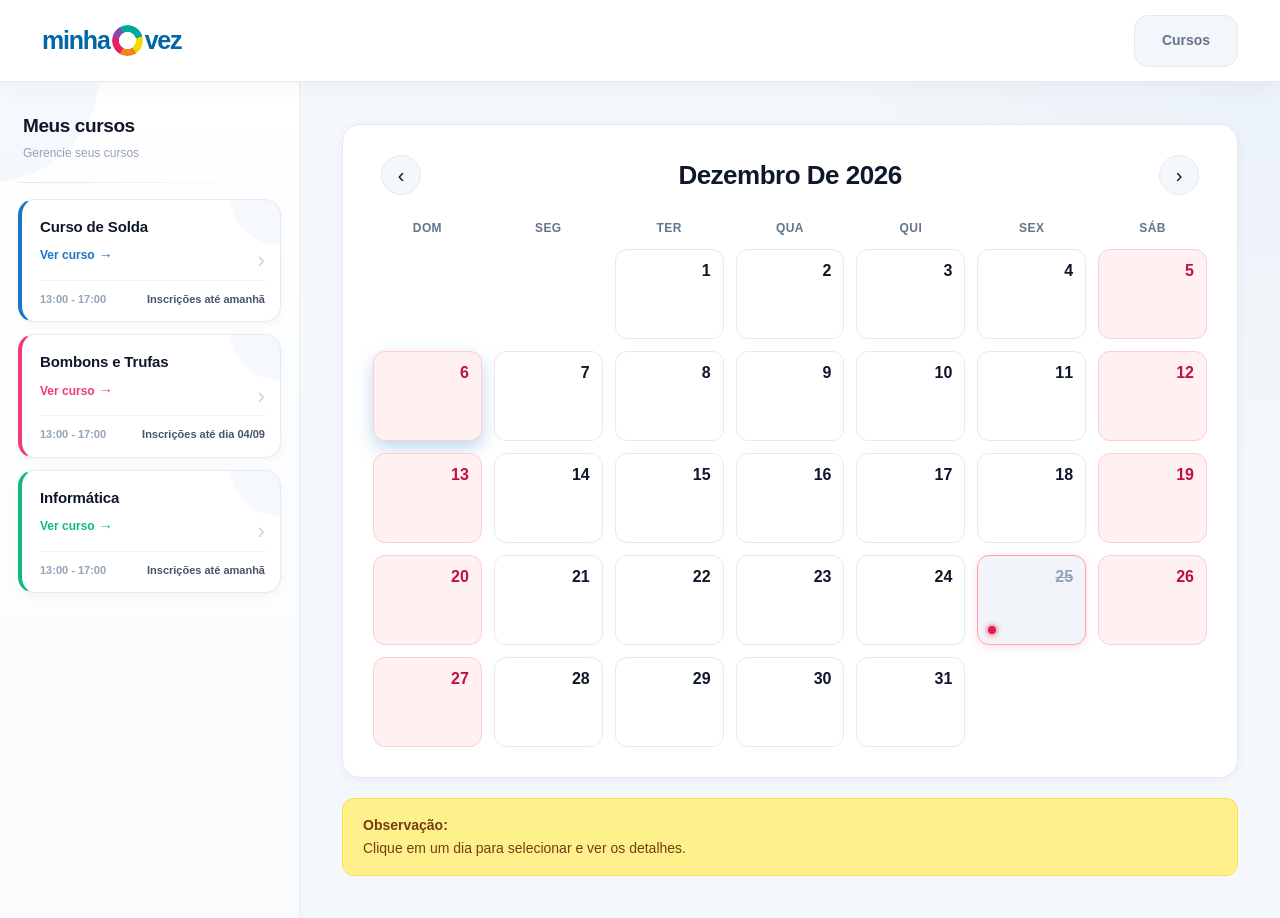
==== commit 24280fc4: "Update navigation menu by removing linkscorreção Removed 'Sobre Nós' and 'Contato' links from the na" ====
--- a/Front-End 26.08.26/Index.html
+++ b/Front-End 26.08.26/Index.html
@@ -1,9 +1,7 @@
 <!DOCTYPE html>
 <html lang="pt-BR">
-
 <head>
     <meta charset="UTF-8">
-
     <meta
         name="viewport"
         content="width=device-width, initial-scale=1.0"
@@ -13,7 +11,6 @@
         name="description"
         content="Minha Vez - Gerencie seus cursos e acompanhe sua disponibilidade no calendário."
     >
-
     <title>Minha Vez | Calendário</title>
 
     <link rel="stylesheet" href="Styles.css">
@@ -42,15 +39,6 @@
             class="menu"
             aria-label="Menu principal"
         >
-
-            <a href="Sobre.html">
-                Sobre Nós
-            </a>
-
-            <a href="Contato.html">
-                Contato
-            </a>
-
             <a
                 href="Cursos.html">
                 Cursos
@@ -62,9 +50,6 @@
 
 
     <main class="layout">
-
-
-     
         <aside
             class="sidebar"
             aria-label="Meus cursos"
@@ -278,10 +263,9 @@
         </section>
 
     </main>
-
-
     <script src="Script.js"></script>
 
 </body>
 
 </html>
+
